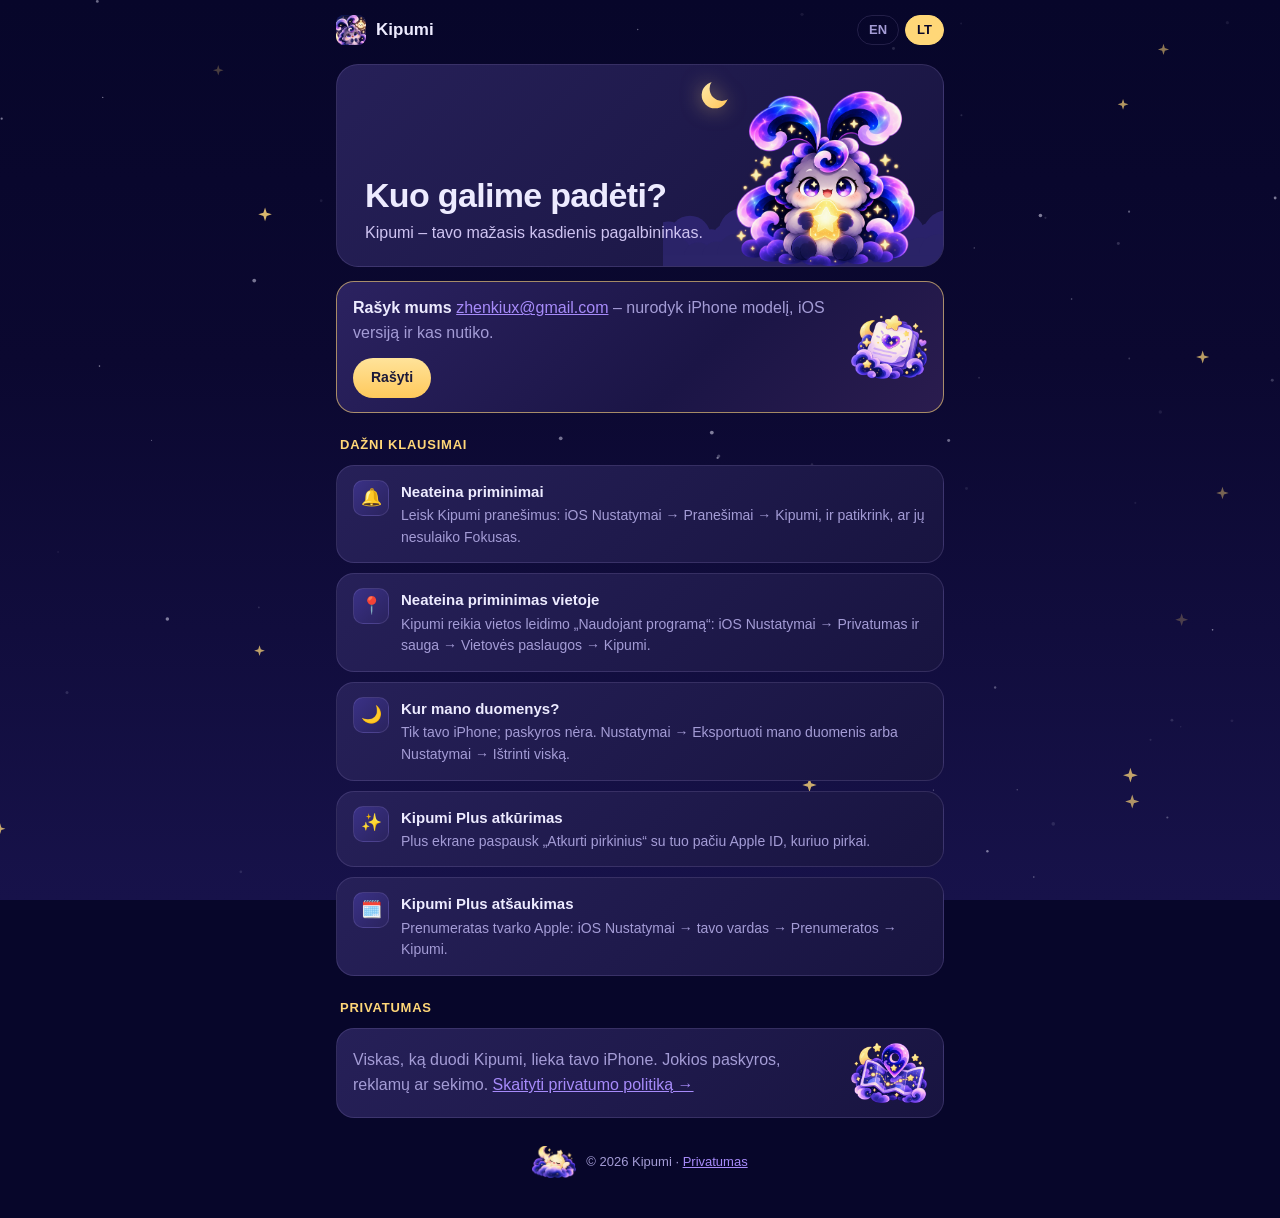
==== lt.html @ dcc1ba6e "Compact, phone-first pages; English and Lithuanian each on their own" ====
<!doctype html>
<html lang="lt">
<head>
<meta charset="utf-8">
<meta name="viewport" content="width=device-width, initial-scale=1, viewport-fit=cover">
<meta name="theme-color" content="#07062a">
<title>Kipumi pagalba</title>
<meta name="description" content="Pagalba naudojantis Kipumi.">
<link rel="icon" href="img/icon180.png">
<link rel="apple-touch-icon" href="img/icon180.png">
<link rel="stylesheet" href="style.css">
<script src="sky.js" defer></script>
</head>
<body>
<canvas id="stars" aria-hidden="true"></canvas>
<main>
<nav class="top">
  <a class="brand" href="lt.html"><img src="img/icon.webp" alt="">Kipumi</a>
  <div class="lang"><a href="index.html">EN</a><a href="lt.html" class="on">LT</a></div>
</nav>

<header class="hero">
  <svg class="moon" viewBox="0 0 64 64" aria-hidden="true"><defs><linearGradient id="mg" x1="0" y1="0" x2="1" y2="1"><stop offset="0" stop-color="#ffe9a8"/><stop offset="1" stop-color="#ffc65a"/></linearGradient><mask id="mm"><rect width="64" height="64" fill="#fff"/><circle cx="43" cy="22" r="23" fill="#000"/></mask></defs><circle cx="30" cy="34" r="25" fill="url(#mg)" mask="url(#mm)"/></svg>
  <div class="words">
    <h1>Kuo galime padėti?</h1>
    <p>Kipumi – tavo mažasis kasdienis pagalbininkas.</p>
  </div>
  <svg class="clouds" viewBox="0 0 220 52" preserveAspectRatio="none" aria-hidden="true"><g fill="#3a2f8c" opacity="0.55"><circle cx="-10.0" cy="28.2" r="11.6"/><circle cx="4.1" cy="27.5" r="13.1"/><circle cx="20.4" cy="26.1" r="15.9"/><circle cx="36.7" cy="29.4" r="9.1"/><circle cx="48.9" cy="28.1" r="11.9"/><circle cx="61.8" cy="24.0" r="20.0"/><circle cx="85.5" cy="24.9" r="18.2"/><circle cx="107.2" cy="26.0" r="16.0"/><circle cx="124.2" cy="26.0" r="16.0"/><circle cx="145.7" cy="26.6" r="14.8"/><circle cx="164.9" cy="25.8" r="16.4"/><circle cx="181.7" cy="25.3" r="17.3"/><circle cx="203.1" cy="27.8" r="12.3"/><circle cx="215.6" cy="24.7" r="18.5"/><rect x="-10" y="26.0" width="240" height="40"/></g><g fill="#2b2468" opacity="0.95"><circle cx="-10.0" cy="39.2" r="13.5"/><circle cx="8.3" cy="39.3" r="13.5"/><circle cx="26.7" cy="40.7" r="10.7"/><circle cx="40.8" cy="40.4" r="11.1"/><circle cx="56.1" cy="38.5" r="14.9"/><circle cx="71.6" cy="41.8" r="8.4"/><circle cx="80.7" cy="38.2" r="15.7"/><circle cx="99.2" cy="39.6" r="12.7"/><circle cx="113.4" cy="40.2" r="11.7"/><circle cx="126.9" cy="40.9" r="10.3"/><circle cx="139.6" cy="39.8" r="12.3"/><circle cx="156.4" cy="39.4" r="13.2"/><circle cx="174.5" cy="38.6" r="14.7"/><circle cx="195.1" cy="39.4" r="13.1"/><circle cx="209.0" cy="38.6" r="14.8"/><circle cx="229.5" cy="38.4" r="15.2"/><rect x="-10" y="39.6" width="240" height="40"/></g></svg>
  <img class="pet" src="img/paywall_hero.webp" alt="Kipumi laiko šviečiančią žvaigždę">
</header>

<div class="card gold with-art">
  <div class="text">
    <p><strong>Rašyk mums</strong> <a href="mailto:zhenkiux@gmail.com">zhenkiux@gmail.com</a> – nurodyk iPhone modelį, iOS versiją ir kas nutiko.</p>
    <a class="button" href="mailto:zhenkiux@gmail.com?subject=Kipumi">Rašyti</a>
  </div>
  <img class="art" src="img/card_known.webp" alt="">
</div>

<div class="section-title">Dažni klausimai</div>
<div class="card"><div class="row"><div class="tile">🔔</div><div><h3>Neateina priminimai</h3><p>Leisk Kipumi pranešimus: iOS Nustatymai → Pranešimai → Kipumi, ir patikrink, ar jų nesulaiko Fokusas.</p></div></div></div><div class="card"><div class="row"><div class="tile">📍</div><div><h3>Neateina priminimas vietoje</h3><p>Kipumi reikia vietos leidimo „Naudojant programą“: iOS Nustatymai → Privatumas ir sauga → Vietovės paslaugos → Kipumi.</p></div></div></div><div class="card"><div class="row"><div class="tile">🌙</div><div><h3>Kur mano duomenys?</h3><p>Tik tavo iPhone; paskyros nėra. Nustatymai → Eksportuoti mano duomenis arba Nustatymai → Ištrinti viską.</p></div></div></div><div class="card"><div class="row"><div class="tile">✨</div><div><h3>Kipumi Plus atkūrimas</h3><p>Plus ekrane paspausk „Atkurti pirkinius“ su tuo pačiu Apple ID, kuriuo pirkai.</p></div></div></div><div class="card"><div class="row"><div class="tile">🗓️</div><div><h3>Kipumi Plus atšaukimas</h3><p>Prenumeratas tvarko Apple: iOS Nustatymai → tavo vardas → Prenumeratos → Kipumi.</p></div></div></div>

<div class="section-title">Privatumas</div>
<div class="card with-art">
  <div class="text"><p>Viskas, ką duodi Kipumi, lieka tavo iPhone. Jokios paskyros, reklamų ar sekimo. <a href="privatumas.html">Skaityti privatumo politiką →</a></p></div>
  <img class="art" src="img/card_places.webp" alt="">
</div>

<footer>
  <img src="img/empty_calendar.webp" alt="">
  <span>© 2026 Kipumi · <a href="privatumas.html">Privatumas</a></span>
</footer>
</main>
</body>
</html>
---- style.css ----
/* The app's own colours: a dreamy night sky (app/lib/theme/kipumi_theme.dart).
   Sized for a phone first: most people arrive from the App Store. */
:root {
  --night-deep: #07062a;
  --night: #0b0830;
  --lilac: #a78bfa;
  --lavender: #cfc4f2;
  --gold: #ffd778;
  --mist: #edebff;
  --muted: #a49cd6;
  --hairline: rgba(201, 184, 255, 0.14);
}

* { box-sizing: border-box; }

html {
  -webkit-text-size-adjust: 100%;
  background: var(--night-deep);
}

body {
  margin: 0;
  min-height: 100vh;
  color: var(--mist);
  background: linear-gradient(180deg, var(--night-deep) 0%, var(--night) 40%, #17124a 100%) fixed;
  font: 15px/1.55 -apple-system, BlinkMacSystemFont, "Segoe UI", Roboto, Helvetica, Arial, sans-serif;
}

#stars {
  position: fixed;
  inset: 0;
  width: 100%;
  height: 100%;
  pointer-events: none;
}

main {
  position: relative;
  max-width: 640px;
  margin: 0 auto;
  padding: 0 16px 40px;
}

/* Top bar */
.top {
  display: flex;
  align-items: center;
  justify-content: space-between;
  height: 60px;
}

.brand {
  display: flex;
  align-items: center;
  gap: 10px;
  color: var(--mist);
  text-decoration: none;
  font-weight: 700;
  font-size: 17px;
}

.brand img { width: 30px; height: 30px; border-radius: 8px; }

.lang { display: flex; gap: 6px; }

.lang a {
  color: var(--muted);
  text-decoration: none;
  font-size: 13px;
  font-weight: 600;
  padding: 4px 11px;
  border-radius: 999px;
  border: 1px solid var(--hairline);
}

.lang a.on {
  color: var(--night-deep);
  background: var(--gold);
  border-color: var(--gold);
}

/* Hero: words on the left, Kipumi on its cloud on the right, the moon
   above, as the app's cards are laid out. */
.hero {
  position: relative;
  display: flex;
  align-items: flex-end;
  gap: 12px;
  margin: 4px 0 14px;
  padding: 20px 18px 0;
  border-radius: 22px;
  border: 1px solid var(--hairline);
  background: linear-gradient(135deg, #262058 0%, #181440 100%);
  overflow: hidden;
  min-height: 150px;
}

.hero .words { flex: 1; padding-bottom: 20px; position: relative; z-index: 2; }

.hero h1 {
  font-size: 26px;
  line-height: 1.15;
  font-weight: 800;
  letter-spacing: -0.02em;
  margin: 0 0 6px;
}

.hero p { margin: 0; color: var(--lavender); font-size: 14px; }
.hero .updated { color: var(--muted); font-size: 13px; margin-top: 4px; white-space: nowrap; }

.hero .pet {
  position: relative;
  z-index: 2;
  width: 132px;
  height: auto;
  flex: none;
  display: block;
}

.hero .clouds {
  position: absolute;
  right: -10px;
  bottom: -6px;
  width: 210px;
  height: 52px;
  z-index: 1;
}

.hero .moon {
  position: absolute;
  top: 12px;
  right: 150px;
  width: 26px;
  height: 26px;
  z-index: 1;
  filter: drop-shadow(0 0 10px rgba(255, 215, 120, 0.5));
}

/* Cards */
.card {
  background: linear-gradient(135deg, #262058 0%, #181440 100%);
  border: 1px solid var(--hairline);
  border-radius: 18px;
  padding: 14px 16px;
  margin: 10px 0;
}

.card.gold {
  background: linear-gradient(135deg, #2b2260 0%, #1b1546 60%, #2a1c4e 100%);
  border: 1.5px solid rgba(255, 215, 120, 0.6);
}

.card p { margin: 0 0 8px; }
.card p:last-child, .card ul:last-child { margin-bottom: 0; }
.card h3 { margin: 12px 0 4px; }
.card h3:first-child { margin-top: 0; }

/* A card with a little picture beside its words. */
.card.with-art { display: flex; align-items: center; gap: 12px; }
.card.with-art .text { flex: 1; }
.card.with-art .art { width: 76px; height: auto; flex: none; }

/* A row like the app's: an icon tile, a title and a line. */
.row { display: flex; gap: 12px; align-items: flex-start; }

.tile {
  flex: none;
  width: 36px;
  height: 36px;
  border-radius: 10px;
  display: grid;
  place-items: center;
  background: linear-gradient(135deg, #3a3186 0%, #2a235e 100%);
  border: 1px solid var(--hairline);
  font-size: 17px;
}

.row h3 { margin: 0 0 2px; color: var(--mist); font-size: 15px; font-weight: 600; }
.row p { margin: 0; font-size: 14px; }

.section-title {
  font-size: 13px;
  font-weight: 700;
  letter-spacing: 0.06em;
  text-transform: uppercase;
  color: var(--gold);
  margin: 22px 4px 4px;
}

h3 { font-size: 15px; color: var(--lavender); font-weight: 600; }
p, li { color: var(--muted); }
strong { color: var(--mist); font-weight: 600; }
a { color: var(--lilac); }
ul { padding-left: 18px; margin: 0; }
li { margin: 3px 0; }

.button {
  display: inline-block;
  margin-top: 4px;
  padding: 9px 18px;
  border-radius: 999px;
  background: linear-gradient(180deg, #ffe39a 0%, #ffc95c 100%);
  color: #1b1838;
  font-weight: 700;
  font-size: 14px;
  text-decoration: none;
}

footer {
  display: flex;
  align-items: center;
  justify-content: center;
  gap: 10px;
  margin-top: 28px;
  font-size: 13px;
  color: var(--muted);
}

footer img { width: 44px; height: auto; }

@media (min-width: 700px) {
  body { font-size: 16px; }
  .hero { padding: 26px 28px 0; min-height: 190px; }
  .hero h1 { font-size: 34px; }
  .hero p { font-size: 16px; }
  .hero .pet { width: 180px; }
  .hero .clouds { width: 290px; height: 70px; }
  .hero .moon { right: 210px; width: 34px; height: 34px; }
}
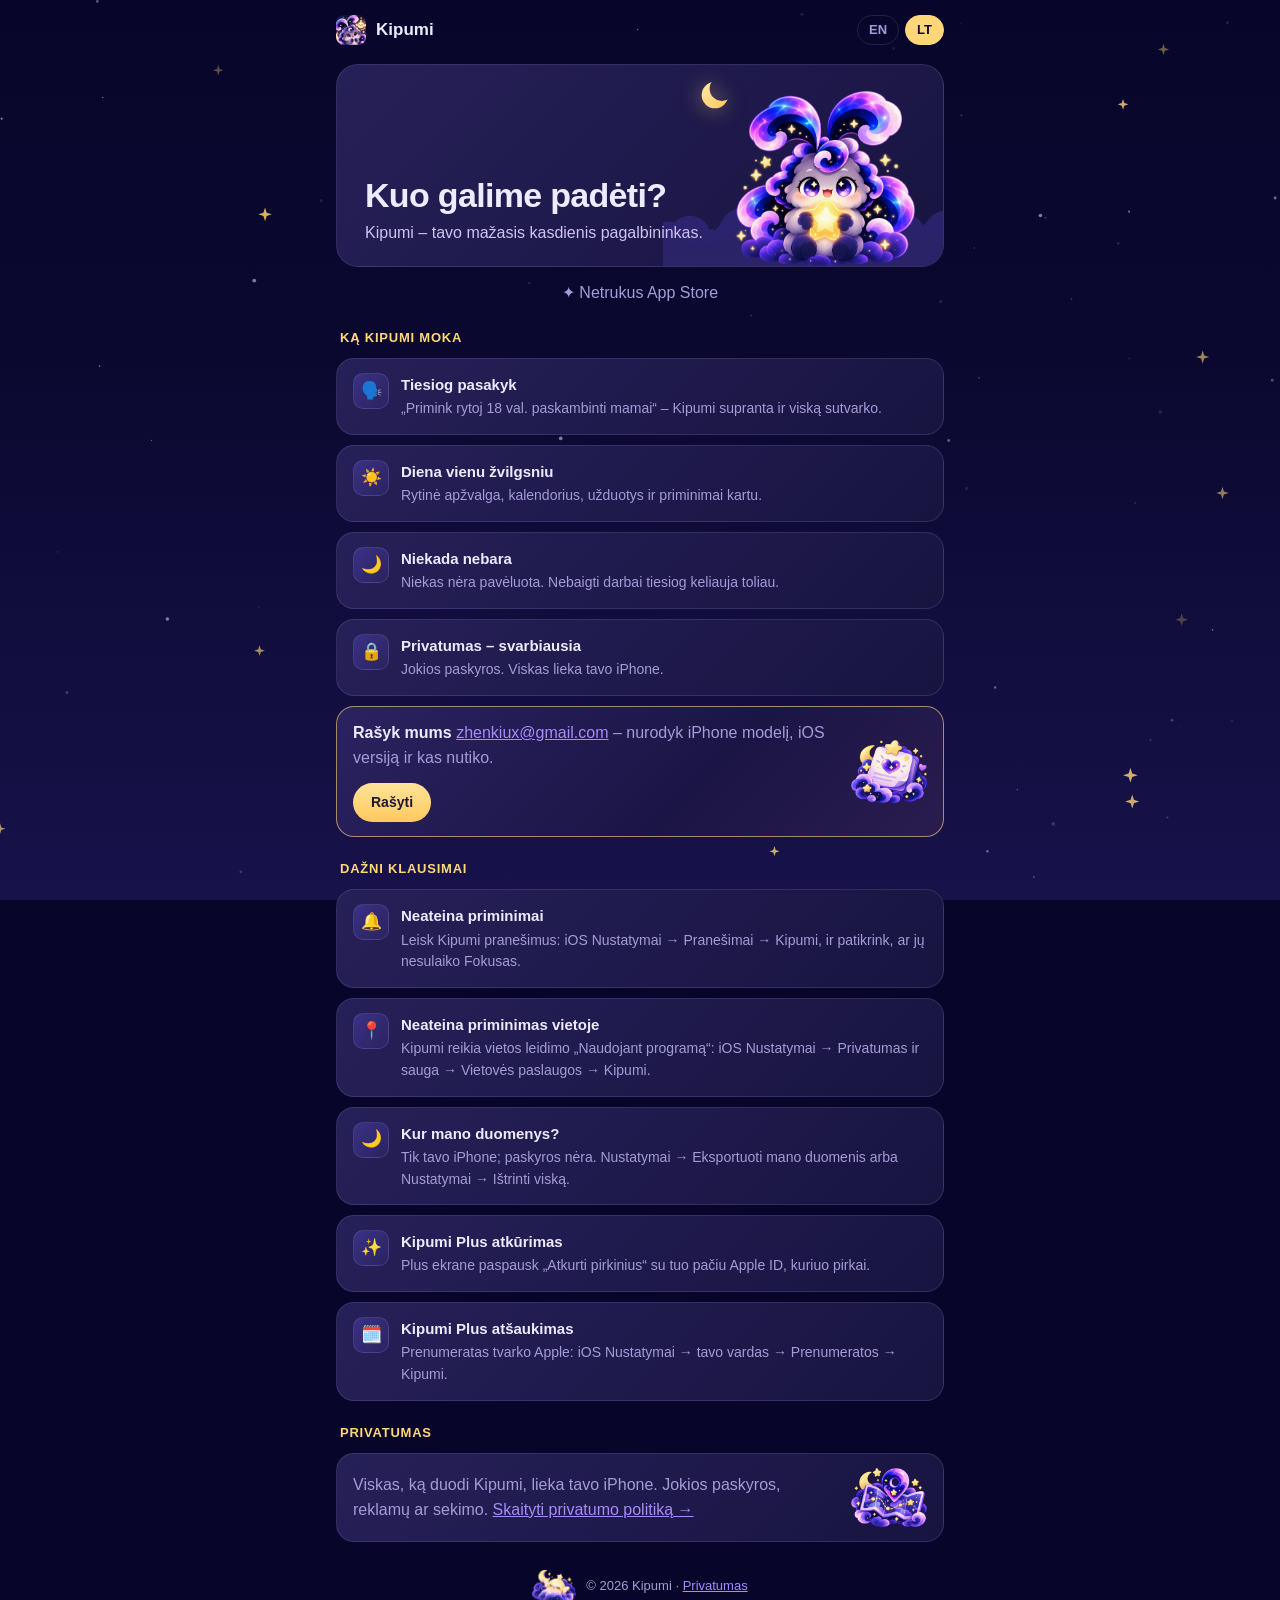
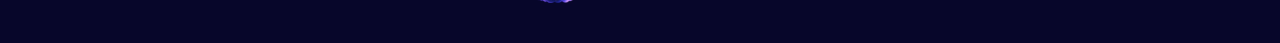
==== commit 32e88298: "What Kipumi does, and that it is coming to the App Store" ====
--- a/lt.html
+++ b/lt.html
@@ -29,6 +29,11 @@
   <img class="pet" src="img/paywall_hero.webp" alt="Kipumi laiko šviečiančią žvaigždę">
 </header>
 
+<p class="soon"><span class="pill">✦ Netrukus App Store</span></p>
+
+<div class="section-title">Ką Kipumi moka</div>
+<div class="card"><div class="row"><div class="tile">🗣️</div><div><h3>Tiesiog pasakyk</h3><p>„Primink rytoj 18 val. paskambinti mamai“ – Kipumi supranta ir viską sutvarko.</p></div></div></div><div class="card"><div class="row"><div class="tile">☀️</div><div><h3>Diena vienu žvilgsniu</h3><p>Rytinė apžvalga, kalendorius, užduotys ir priminimai kartu.</p></div></div></div><div class="card"><div class="row"><div class="tile">🌙</div><div><h3>Niekada nebara</h3><p>Niekas nėra pavėluota. Nebaigti darbai tiesiog keliauja toliau.</p></div></div></div><div class="card"><div class="row"><div class="tile">🔒</div><div><h3>Privatumas – svarbiausia</h3><p>Jokios paskyros. Viskas lieka tavo iPhone.</p></div></div></div>
+
 <div class="card gold with-art">
   <div class="text">
     <p><strong>Rašyk mums</strong> <a href="mailto:zhenkiux@gmail.com">zhenkiux@gmail.com</a> – nurodyk iPhone modelį, iOS versiją ir kas nutiko.</p>
--- a/style.css
+++ b/style.css
@@ -227,3 +227,5 @@
   .hero .clouds { width: 290px; height: 70px; }
   .hero .moon { right: 210px; width: 34px; height: 34px; }
 }
+
+.soon { text-align: center; margin: 4px 0 0; }
